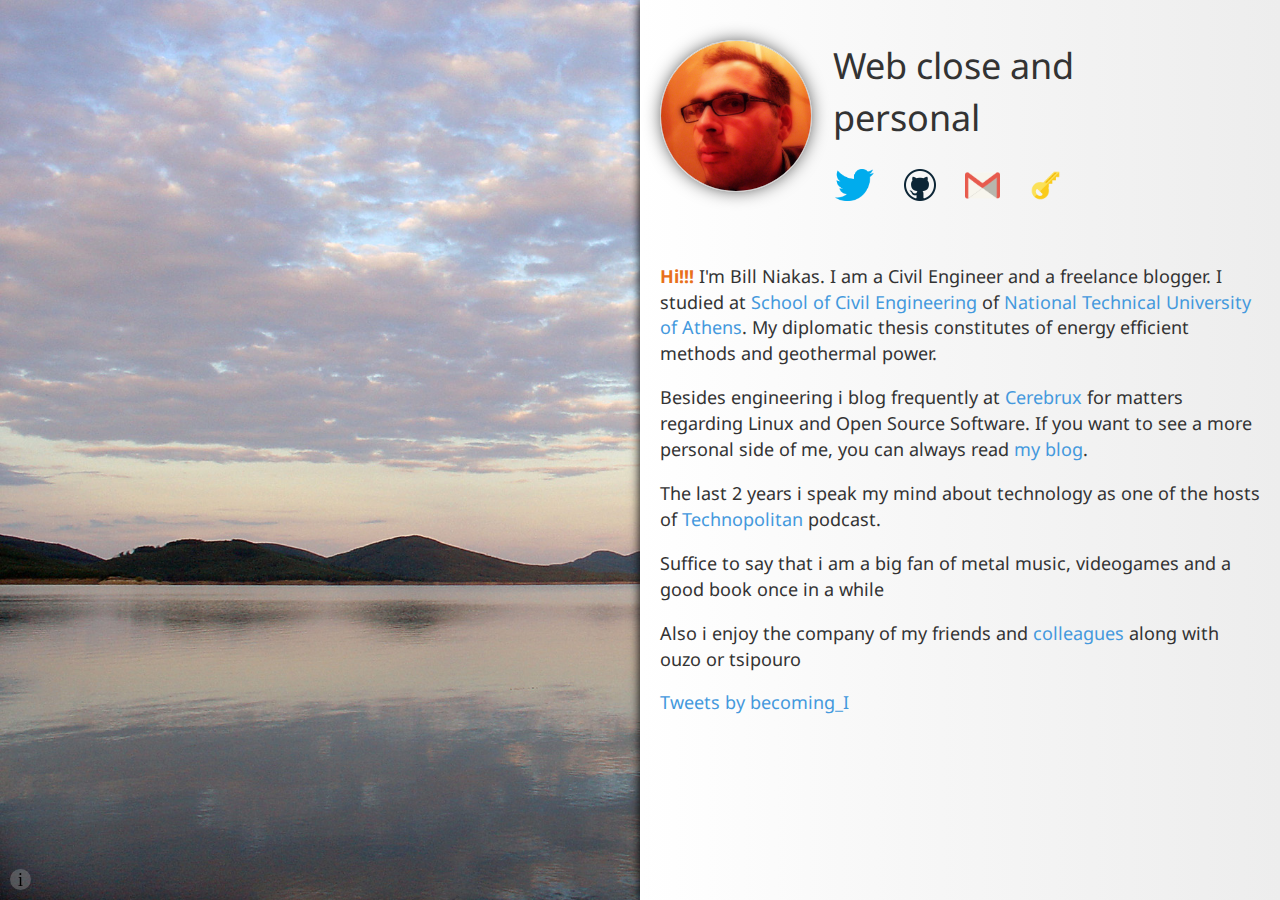
==== index.html @ 3c55a41c "changed info" ====
<!DOCTYPE html>
<html>
    <head>
        <!-- Global site tag (gtag.js) - Google Analytics -->
        <script async src="https://www.googletagmanager.com/gtag/js?id=UA-125462367-1"></script>
        <script>
            window.dataLayer = window.dataLayer || [];
            function gtag(){dataLayer.push(arguments);}
            gtag('js', new Date());

            gtag('config', 'UA-125462367-1');
        </script>
        <meta name="google-site-verification" content="GyLsHzd31FqDnsspgub4snI3TozEELfj8jhBlorSvys" />
        <meta name="description" content="My personal webpage. You get to know what i do, what i like and see some of my projects">
        <meta charset='utf-8' />
        <title>Bill Niakas</title>
        <link rel='stylesheet' href='css/style.css' />
        <link rel='stylesheet' href='css/mobile.css' />
        <link href='https://fonts.googleapis.com/css?family=Droid+Sans'
              rel='stylesheet' />
        <link rel='icon' type='image/png' href='images/favicon.ico' />
        <meta name='viewport' content='width=device-width, initial-scale=1.0' />
    </head>
    <body>

        <img class='background' src='images/lakeplastiras.jpg' alt='A view of the magnificent Plastiras lake.' />

        <div class='credits-info'>
            <span>i</span>

            <div id='credits'>
                Lake Plastiras (Greek: Λίμνη Πλαστήρα) also called Tavropos Reservoir (Greek: Τεχνητή Λίμνη Ταυρωπού) is an artificial lake fed by Tavropos (Megdovas) river, located in Karditsa regional unit, near the city of Karditsa, Greece. The lake is named after the Greek general and politician Nikolaos Plastiras, who was the first to visualize the construction of an artificial lake in the area. <a href="https://en.wikipedia.org/wiki/Lake_Plastiras"><i>Wikipedia</i></a><br/>


                <p>Photo by <a href='https://sotiris-souflakos.com'>Sotiris Souflakos</a>.</p>
            </div>
        </div>

        <section><div>
            <div class='card'>
                <img src='images/Bill.png' alt="My orange portrait" class='avatar' />

                <h1>Web close and personal</h1>

                <ul>
                    <li><a href='https://twitter.com/becoming_i'><img
                    src='images/twitter.png'
                    alt='Blue Twitter bird' /></a></li>
                    <li><a href='https://github.com/billniakas'><img
                    src='images/github.png'
                    alt='GitHub octocat' /></a></li>
                    <li><a href='mailto:billniakas@gmail.com'><img
                    src='images/gmail.png'
                    alt='Red Gmail envelope'
                    class='zoom' /></a></li>
                    <li><a href='https://raw.githubusercontent.com/billniakas/billniakas.github.io/master/gpg'><img
                    src='images/key.png'
                    alt='yellow key'
                    class='zoom' /></a></li>

                </ul>
            </div>

            <a href='https://twitter.com/becoming_i'></a>

            <p><strong>Hi!!!</strong> I'm Bill Niakas. I am a Civil Engineer and a freelance blogger. I studied at <a
                href='http://www.civil.ntua.gr/'>School of Civil Engineering</a> of
            <a href='http://ntua.gr/'>National Technical University of Athens</a>. My diplomatic thesis constitutes of energy efficient methods and geothermal power.

            <p>Besides engineering i blog frequently at
               <a href='https://cerebrux.net'>Cerebrux</a> for matters regarding Linux and Open Source Software. If you want to see a more personal side of me, you can always read
               <a href='https://billniakas.wordpress.com/'>my blog</a>.
            </p>

            <p>The last 2 years i speak my mind about technology as one of the hosts of <a href='http://technopolitan.gr'>Technopolitan</a> podcast.</p>

            <p>Suffice to say that i am a big fan of metal music, videogames and a good book once in a while</p>
            <p>Also i enjoy the company of my friends and <a href='https://ags-engineering.gr/starakis-georgios/'>colleagues</a> along with ouzo or tsipouro</p>
            <p></p>
            <a class="twitter-timeline" 
href="https://twitter.com/becoming_I" data-tweet-limit="5">Tweets by 
becoming_I</a> <script 
async src="//platform.twitter.com/widgets.js" charset="utf-8"></script>
            </div></section>

    </body>
</html>
---- css/style.css ----
body {
    margin: 0;
    font-family: 'Droid Sans', sans-serif;
    font-size: 18px;
    line-height: 1.44;
}
ul {
    margin: 15px 0 15px 160px;
    padding: 0;
    list-style: none;
}
ul li img {
    float: left;
    padding: 10px 15px;
}
ul li img {
    height: 32px;
    position: relative;
}
ul li a {
    position: relative;
    top: 0;
    transition: top 0.2s;
}
ul li a:hover {
    top: -5px;
}
ul li a:hover img {
    padding-bottom: 15px;
}
ul li img.zoom {
    top: -7px;
    height: 47px;
    padding: 10px 8px;
}
a, a:link, a:visited, a:hover {
    color: #4499dd;
    text-decoration: none;
}
a:hover {
    text-decoration: underline;
}
h1 {
    font-weight: normal;
    margin: 0 0 0 160px;
    padding: 0 13px;
}
img.background {
    position: fixed;
    top: 0;
    left: 0;
    height: 100%;
}
section {
    position: fixed;
    left: 50%;
    top: 0;
    width: 50%;
    height: 100%;
    overflow: auto;
    background: linear-gradient(to right, rgba(255,255,255,1) 0%, rgba(246,246,246,1) 47%, rgba(237,237,237,1) 100%);
    box-shadow: 0 0 10px 0px black;
}
section div {
    padding: 20px;
    color: #333;
    font-weight: 400;
}
.avatar {
    width: 150px;
    height: 150px;
    border-radius: 200px;
    float: left;
    border: 1px solid #ccc;
    box-shadow: 0 0 20px -5px black;
}
.avatar:hover {
    transform: scale(1.1);
    transition: transform 0.2s;
}
.card {
    overflow: auto;
    left: -20px;
    position: relative;
}
strong {
    color: #e8701b;
}
.credits-info {
    position: fixed;
    bottom: 0;
    left: 0;
    margin: 10px;
    padding: 5px;
    width: 11px;
    height: 11px;
    color: black;
    z-index: 1;
    font-family: "Times New Roman", serif;
    border-radius: 100px;
    background-color: rgba(150, 150, 150, 0.4);
    cursor: default;
    transition: background-color 1s;
}
.credits-info span {
    position: relative;
    top: -6px;
    left: 3px;
}
.credits-info:hover {
    width: 500px;
    height: auto;
    border-radius: 3px;
    font-family: inherit;
    color: white;
    padding: 10px;
    background-color: rgba(100, 100, 100, 0.8);
    font-size: 80%;
}
.credits-info:hover span {
    display: none;
}
---- css/mobile.css ----
@media (max-width: 900px) {
    img.background {
        display: none;
    }
    section {
        position: static;
        width: 100%;
        height: auto;
    }
    .credits-info {
        display: none;
    }
}
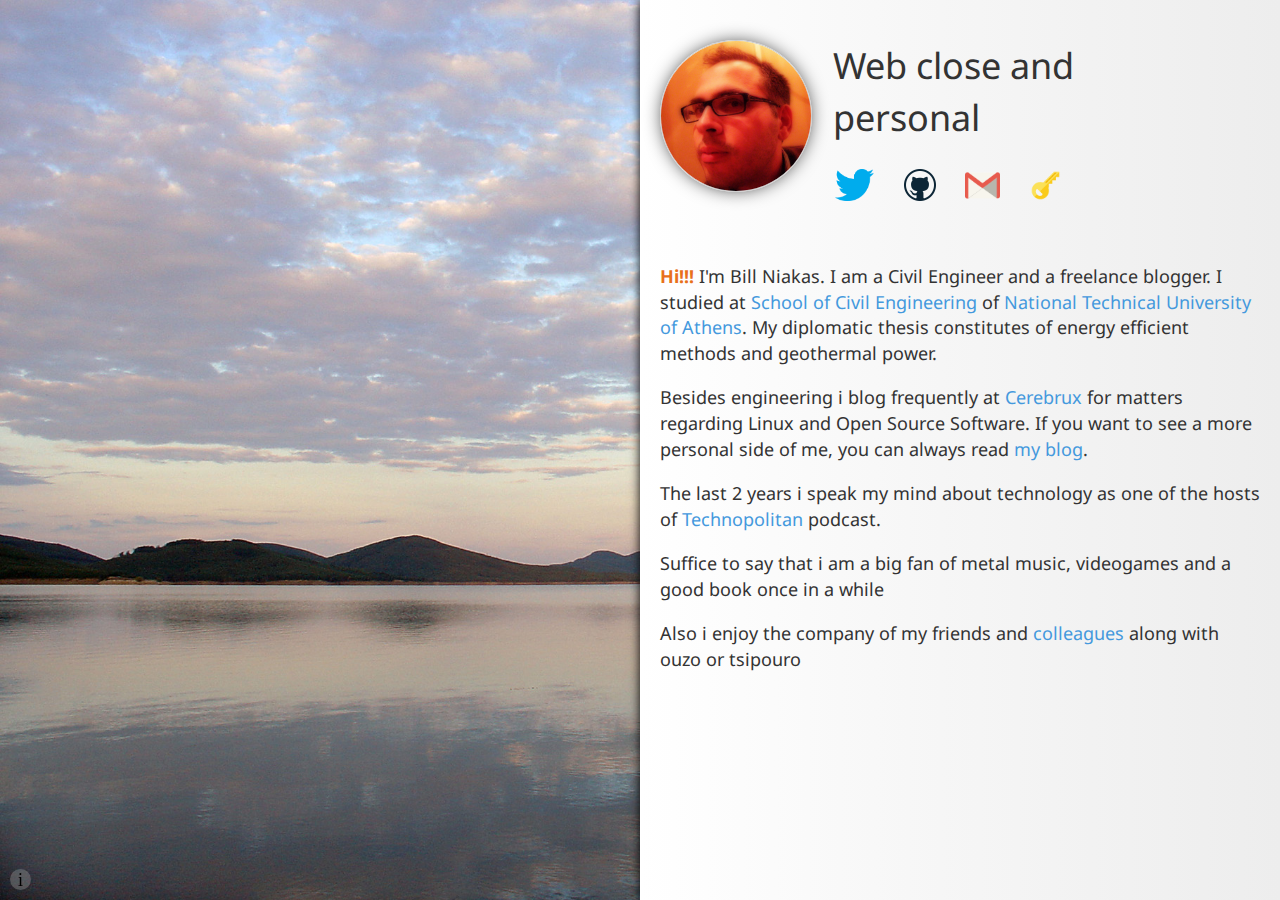
==== commit 72241817: "Removed Twitter feed" ====
--- a/index.html
+++ b/index.html
@@ -1,5 +1,5 @@
 <!DOCTYPE html>
-<html>
+<html lang="el" xml:lang="el" xmlns="http://www.w3.org/1999/xhtml">
     <head>
         <!-- Global site tag (gtag.js) - Google Analytics -->
         <script async src="https://www.googletagmanager.com/gtag/js?id=UA-125462367-1"></script>
@@ -77,10 +77,7 @@
             <p>Suffice to say that i am a big fan of metal music, videogames and a good book once in a while</p>
             <p>Also i enjoy the company of my friends and <a href='https://ags-engineering.gr/starakis-georgios/'>colleagues</a> along with ouzo or tsipouro</p>
             <p></p>
-            <a class="twitter-timeline" 
-href="https://twitter.com/becoming_I" data-tweet-limit="5">Tweets by 
-becoming_I</a> <script 
-async src="//platform.twitter.com/widgets.js" charset="utf-8"></script>
+            
             </div></section>
 
     </body>
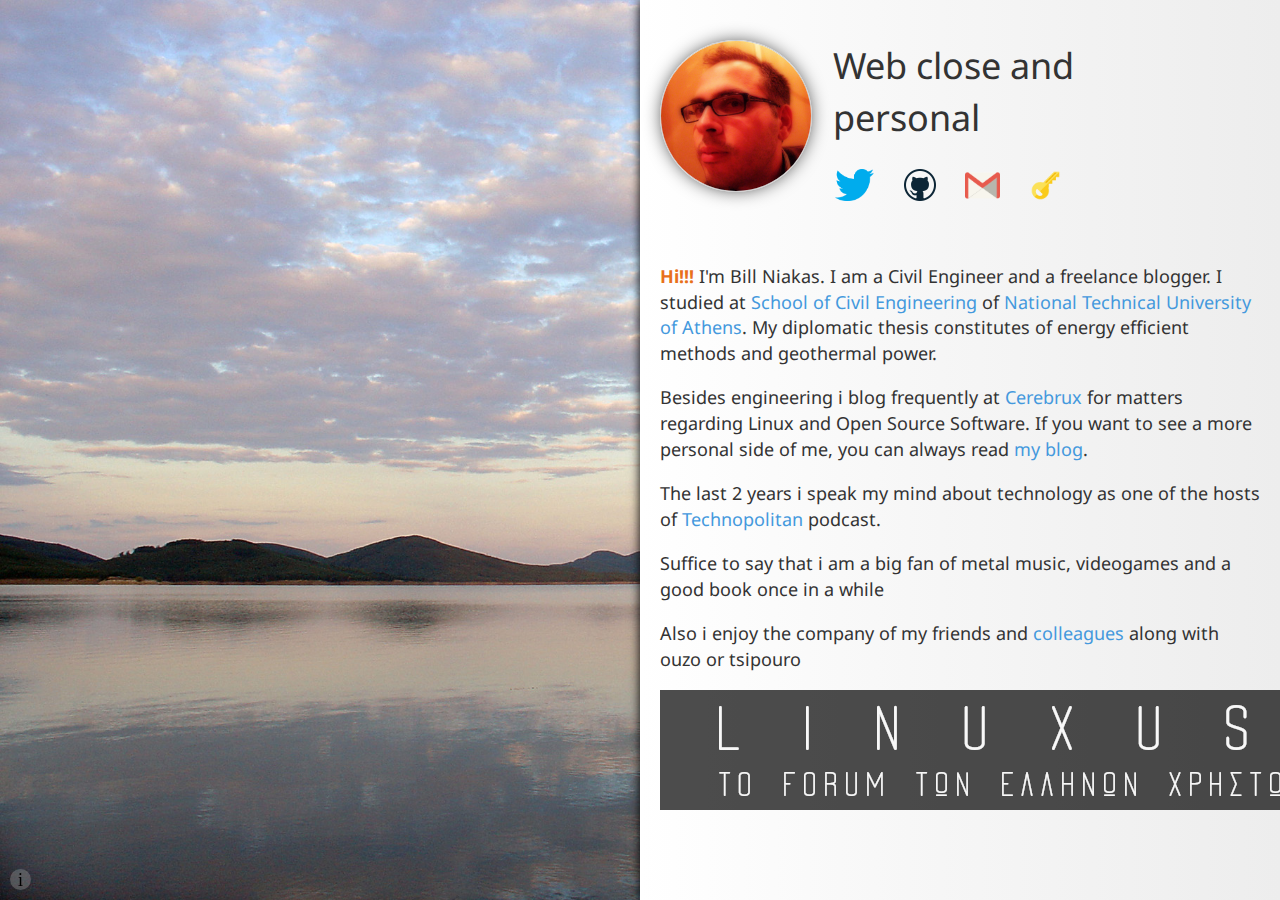
==== commit 1d1c05a9: "Added linuxuser banner" ====
--- a/index.html
+++ b/index.html
@@ -77,6 +77,10 @@
             <p>Suffice to say that i am a big fan of metal music, videogames and a good book once in a while</p>
             <p>Also i enjoy the company of my friends and <a href='https://ags-engineering.gr/starakis-georgios/'>colleagues</a> along with ouzo or tsipouro</p>
             <p></p>
+	    <a href='https://linux-user.gr/'><img
+                    src='images/banner.png'
+                    alt='Linuxuser banner' /></a>
+		
             
             </div></section>
 
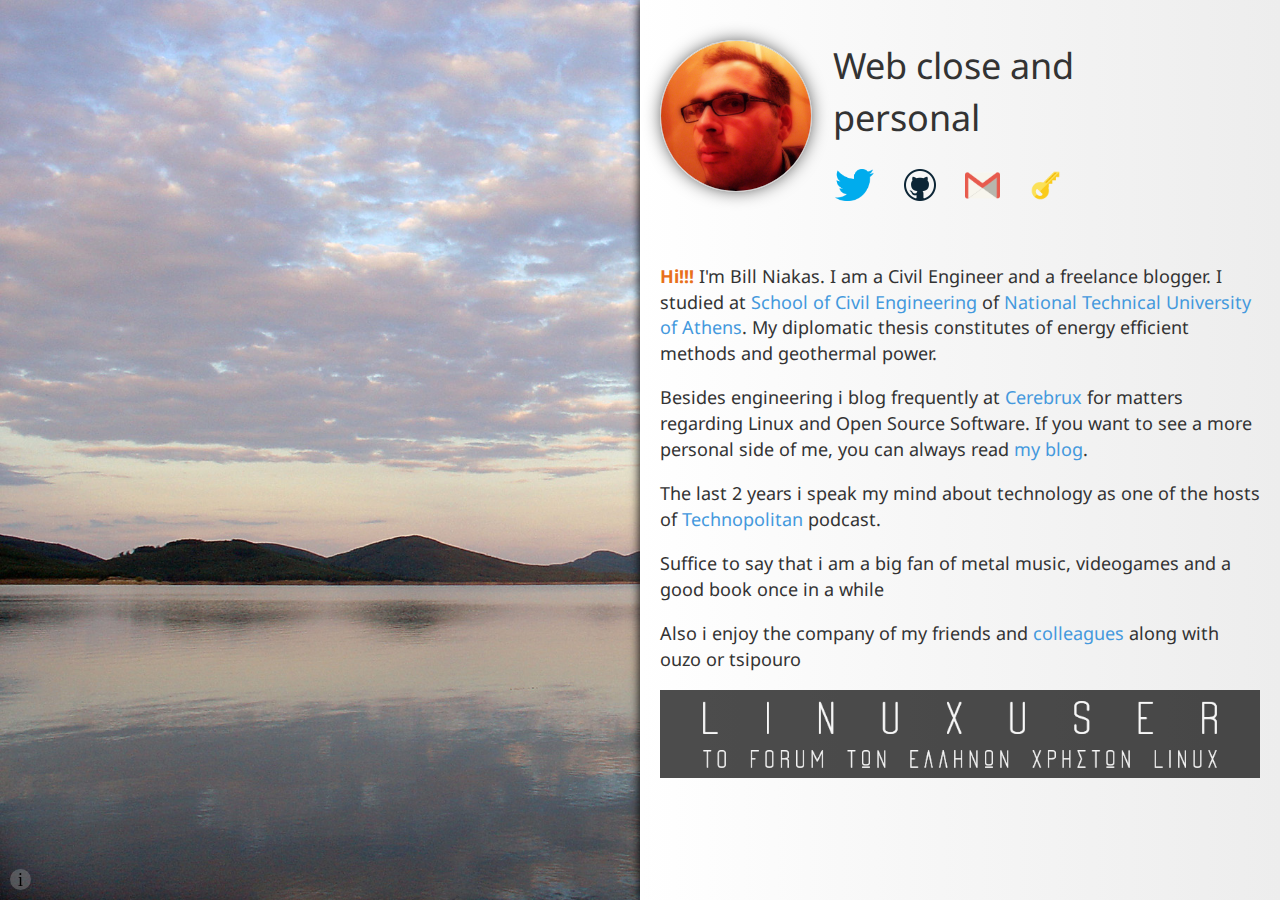
==== commit 82c6c50c: "Added linuxuser banner" ====
--- a/index.html
+++ b/index.html
@@ -77,9 +77,9 @@
             <p>Suffice to say that i am a big fan of metal music, videogames and a good book once in a while</p>
             <p>Also i enjoy the company of my friends and <a href='https://ags-engineering.gr/starakis-georgios/'>colleagues</a> along with ouzo or tsipouro</p>
             <p></p>
-	    <a href='https://linux-user.gr/'><img
-                    src='images/banner.png'
-                    alt='Linuxuser banner' /></a>
+	    </center>
+		<p><a href='https://linux-user.gr/' target='_blank'><img src='images/banner.png' style='width:100%;' border='0' alt='Null'></a></p>
+	    </center>
 		
             
             </div></section>
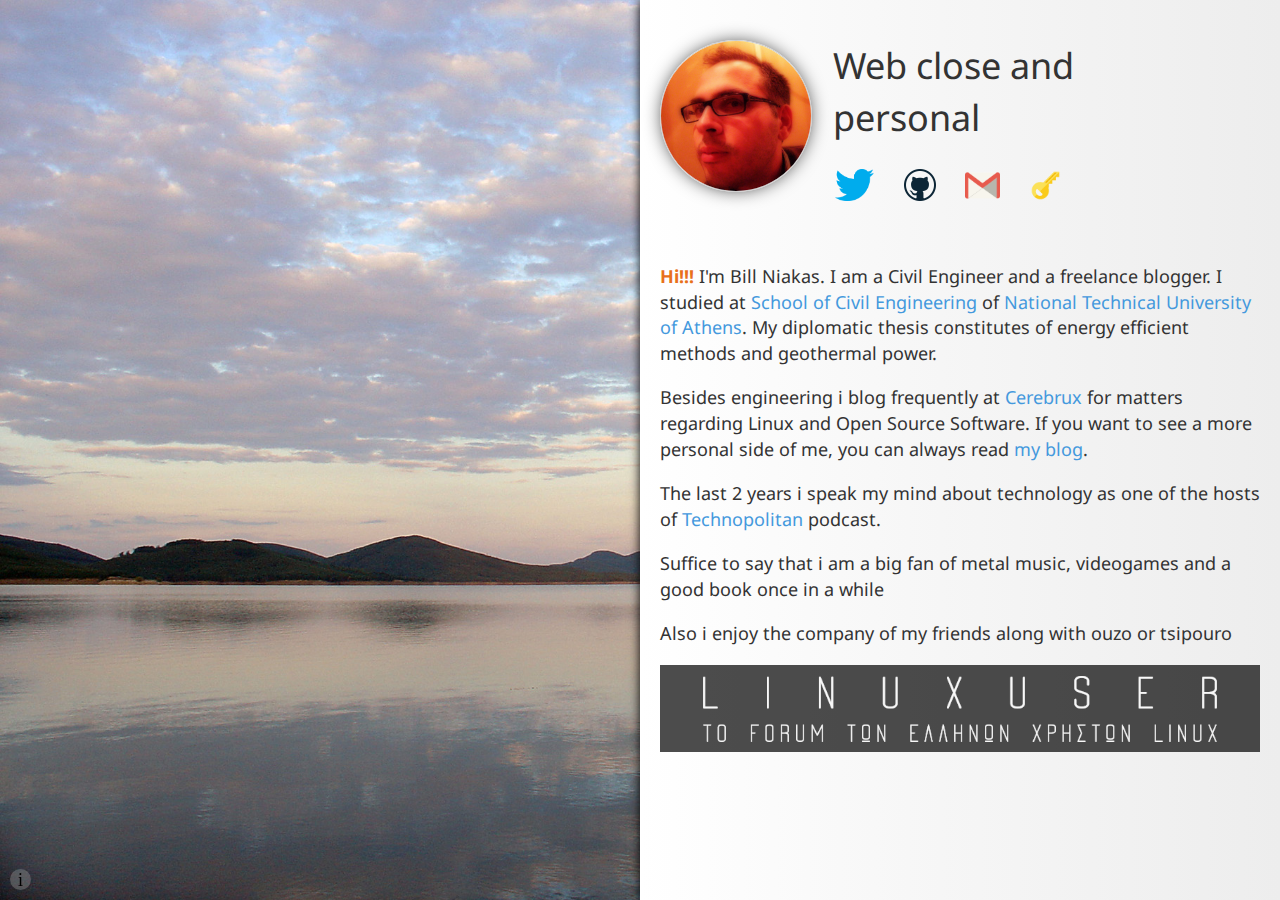
==== commit b5b7cd0c: "removed ags-engineering backlink" ====
--- a/index.html
+++ b/index.html
@@ -75,7 +75,7 @@
             <p>The last 2 years i speak my mind about technology as one of the hosts of <a href='http://technopolitan.gr'>Technopolitan</a> podcast.</p>
 
             <p>Suffice to say that i am a big fan of metal music, videogames and a good book once in a while</p>
-            <p>Also i enjoy the company of my friends and <a href='https://ags-engineering.gr/starakis-georgios/'>colleagues</a> along with ouzo or tsipouro</p>
+            <p>Also i enjoy the company of my friends along with ouzo or tsipouro</p>
             <p></p>
 	    </center>
 		<p><a href='https://linux-user.gr/' target='_blank'><img src='images/banner.png' style='width:100%;' border='0' alt='Null'></a></p>
